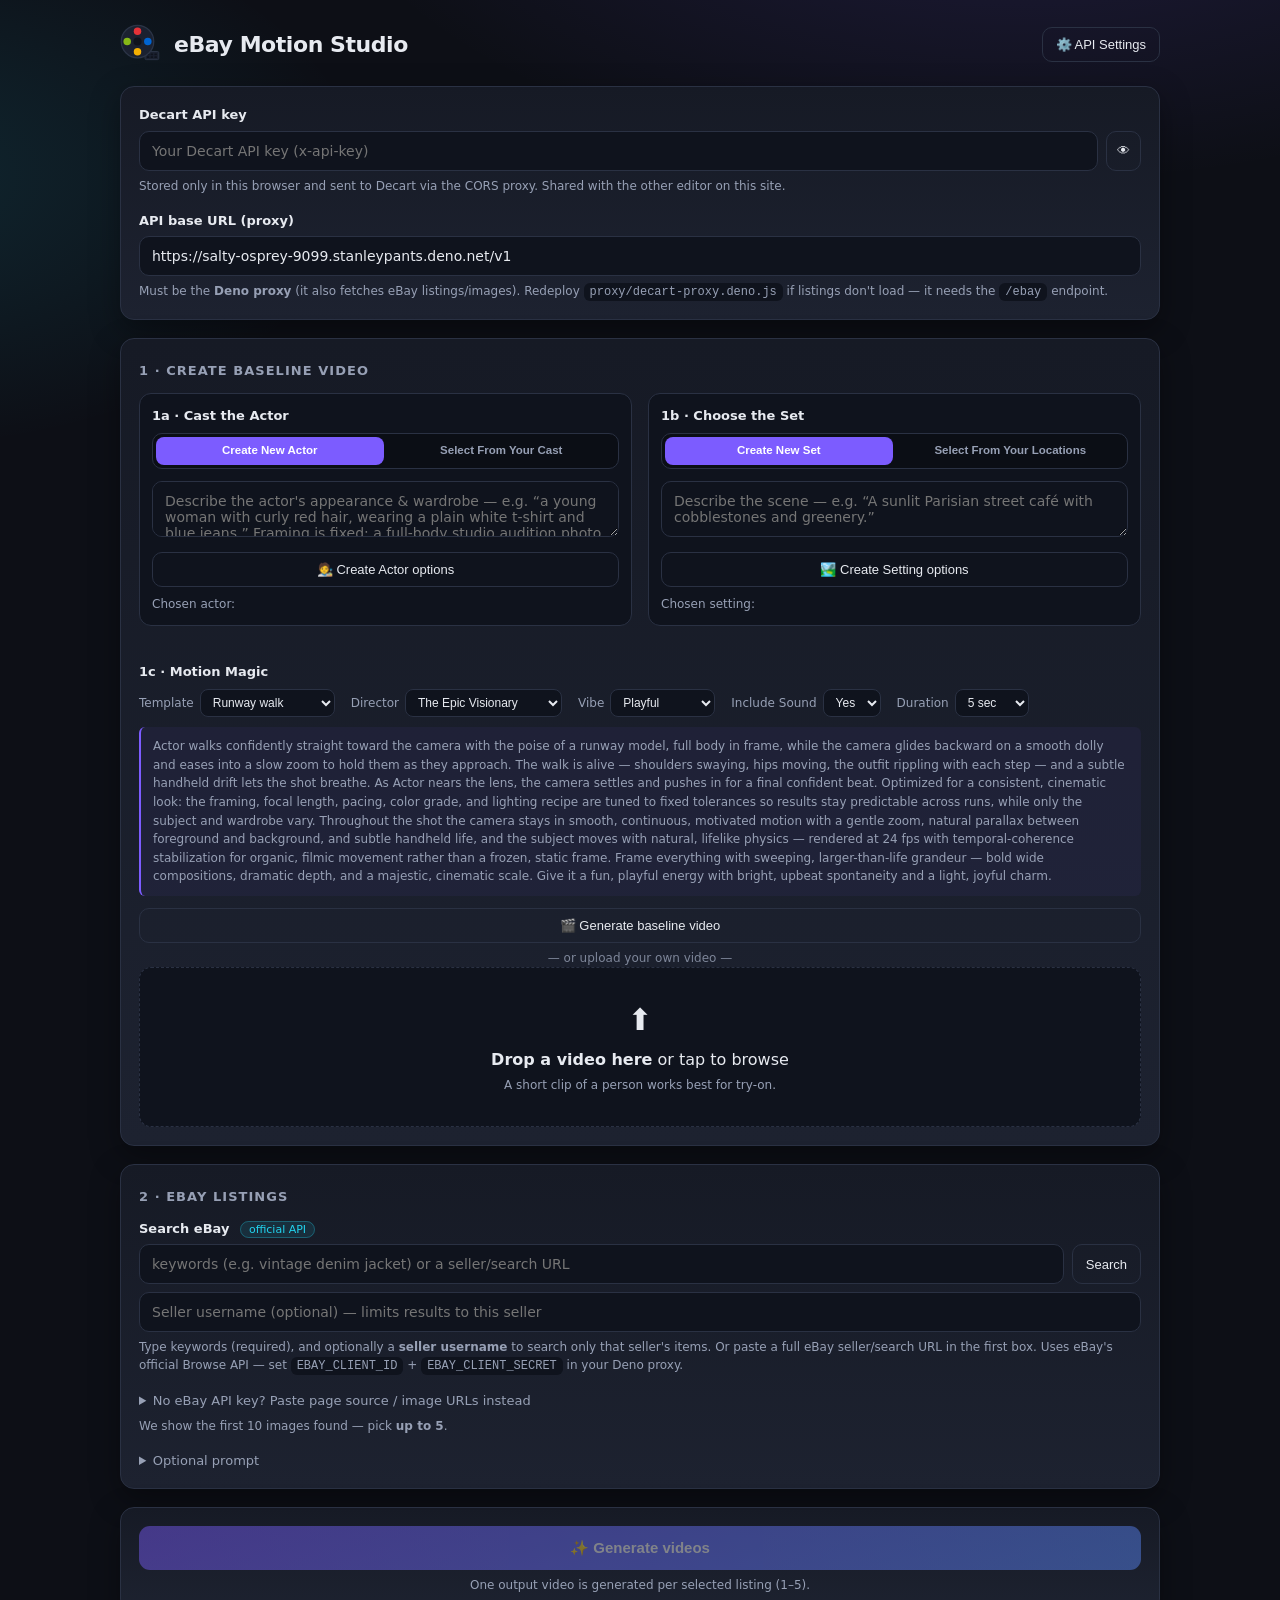
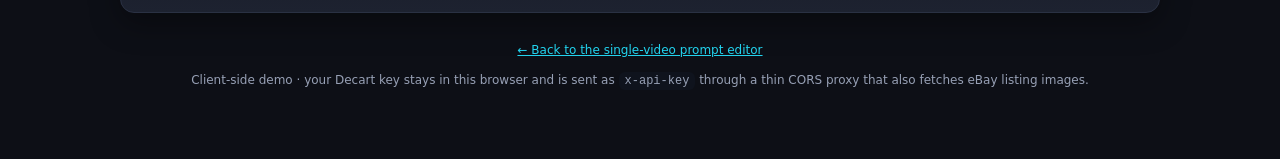
==== ebay-tryon/index.html @ 8083faea "Relabel 'Create New Setting' to 'Create New Set' Co-Authored-By: Claude Opus 4.8 <noreply@anthropic." ====
<!DOCTYPE html>
<html lang="en">
<head>
  <meta charset="UTF-8" />
  <meta name="viewport" content="width=device-width, initial-scale=1.0" />
  <title>eBay Motion Studio</title>
  <meta name="description" content="Turn one video + eBay listings into up to 5 AI try-on videos with Decart.ai." />
  <link rel="icon" href="reel.svg" type="image/svg+xml" />
  <link rel="stylesheet" href="styles.css?v=19" />
</head>
<body>
  <div class="app">
    <header class="topbar">
      <div class="brand">
        <img class="logo" src="reel.svg" alt="" width="40" height="40" aria-hidden="true" />
        <div>
          <h1>eBay Motion Studio</h1>
        </div>
      </div>
      <button id="settingsToggle" class="ghost-btn" type="button" aria-expanded="false">⚙️ API Settings</button>
    </header>

    <!-- API settings -->
    <section id="settingsPanel" class="panel settings hidden" aria-label="API settings">
      <div class="field">
        <label for="apiKey">Decart API key</label>
        <div class="key-row">
          <input id="apiKey" type="password" autocomplete="off" spellcheck="false"
                 autocapitalize="none" autocorrect="off" placeholder="Your Decart API key (x-api-key)" />
          <button id="toggleKey" type="button" class="ghost-btn small" aria-label="Show or hide API key">👁</button>
        </div>
        <p class="hint">Stored only in this browser and sent to Decart via the CORS proxy. Shared with the other editor on this site.</p>
      </div>

      <div class="field">
        <label for="apiBase">API base URL (proxy)</label>
        <input id="apiBase" spellcheck="false" type="url"
               autocapitalize="none" autocorrect="off" autocomplete="off" inputmode="url"
               placeholder="https://salty-osprey-9099.stanleypants.deno.net/v1"
               value="https://salty-osprey-9099.stanleypants.deno.net/v1" />
        <p class="hint">
          Must be the <strong>Deno proxy</strong> (it also fetches eBay listings/images). Redeploy
          <code>proxy/decart-proxy.deno.js</code> if listings don't load — it needs the <code>/ebay</code> endpoint.
        </p>
      </div>
    </section>

    <main class="stack">
      <!-- 1. Baseline video -->
      <section class="panel">
        <h2 class="panel-title">1 · Create baseline video</h2>

        <div class="two-col">
          <!-- 1a. Your Video's Actor -->
          <div class="col">
            <label class="field-label">1a · Cast the Actor</label>
            <div class="seg" id="charSeg">
              <button type="button" class="seg-btn active" data-mode="create">Create New Actor</button>
              <button type="button" class="seg-btn" data-mode="select">Select From Your Cast</button>
            </div>

            <div class="pane" id="charCreatePane">
              <textarea id="charPrompt" rows="2" spellcheck="false"
                placeholder="Describe the actor's appearance & wardrobe — e.g. “a young woman with curly red hair, wearing a plain white t-shirt and blue jeans.” Framing is fixed: a full-body studio audition photo on a white background."></textarea>
              <button id="charBtn" class="ghost-btn" type="button" disabled>🧑‍🎨 Create Actor options</button>
              <div id="charCandidates" class="cand-grid"></div>
            </div>

            <div class="pane hidden" id="charSelectPane">
              <div id="castGrid" class="picker-grid"></div>
              <div class="slot-row">
                <button id="charUploadBtn" class="ghost-btn small" type="button">⬆ Add photo to cast</button>
                <input id="charFile" type="file" accept="image/*" hidden />
              </div>
            </div>

            <p class="hint" style="margin-top:8px;">Chosen actor:</p>
            <div id="charThumb" class="img-thumbs"></div>
            <p id="charStatus" class="gen-status hidden"></p>
          </div>

          <!-- 1b. Your Video's Setting -->
          <div class="col">
            <label class="field-label">1b · Choose the Set</label>
            <div class="seg" id="setSeg">
              <button type="button" class="seg-btn active" data-mode="create">Create New Set</button>
              <button type="button" class="seg-btn" data-mode="select">Select From Your Locations</button>
            </div>

            <div class="pane" id="setCreatePane">
              <textarea id="setPrompt" rows="2" spellcheck="false"
                placeholder="Describe the scene — e.g. “A sunlit Parisian street café with cobblestones and greenery.”"></textarea>
              <button id="setBtn" class="ghost-btn" type="button" disabled>🏞️ Create Setting options</button>
              <div id="setCandidates" class="cand-grid"></div>
            </div>

            <div class="pane hidden" id="setSelectPane">
              <div id="setGrid" class="picker-grid"></div>
              <div class="slot-row">
                <button id="setUploadBtn" class="ghost-btn small" type="button">⬆ Add photo to set locations</button>
                <input id="setFile" type="file" accept="image/*" hidden />
              </div>
            </div>

            <p class="hint" style="margin-top:8px;">Chosen setting:</p>
            <div id="setThumb" class="img-thumbs"></div>
            <p id="setStatus" class="gen-status hidden"></p>
          </div>
        </div>

        <!-- 1c. Animate the single source image via Kling -->
        <label class="field-label" style="margin-top:36px;">1c · Motion Magic</label>
        <div class="opt-grid" style="margin-top:8px;">
          <label>Template
            <select id="genTemplate"></select>
          </label>
          <label>Director
            <select id="genDirector"></select>
          </label>
          <label>Vibe
            <select id="genVibe"></select>
          </label>
          <label>Include Sound
            <select id="genSound">
              <option value="yes">Yes</option>
              <option value="no">No</option>
            </select>
          </label>
          <label>Duration
            <select id="genDur">
              <option value="5">5 sec</option><option value="10">10 sec</option>
            </select>
          </label>
        </div>
        <p id="genTemplateDesc" class="hint"></p>
        <button id="genBtn" class="ghost-btn" type="button" disabled>🎬 Generate baseline video</button>
        <p id="genStatus" class="gen-status hidden"></p>

        <p class="hint center or-sep">— or upload your own video —</p>

        <div id="dropzone" class="dropzone" tabindex="0" role="button" aria-label="Choose or drop a video file">
          <input id="fileInput" type="file" accept="video/*" hidden />
          <div class="dz-empty">
            <div class="dz-icon">⬆️</div>
            <p><strong>Drop a video here</strong> or tap to browse</p>
            <p class="hint">A short clip of a person works best for try-on.</p>
          </div>
          <video id="sourcePreview" class="preview hidden" controls playsinline muted></video>
        </div>
        <p id="fileMeta" class="file-meta hidden"></p>
      </section>

      <!-- 2. eBay listings -->
      <section class="panel">
        <h2 class="panel-title">2 · eBay listings</h2>

        <label for="ebayUrl" class="field-label">Search eBay <span class="muted-tag">official API</span></label>
        <div class="key-row">
          <input id="ebayUrl" type="text" spellcheck="false" autocapitalize="none" autocorrect="off"
                 placeholder="keywords (e.g. vintage denim jacket) or a seller/search URL" />
          <button id="loadBtn" class="ghost-btn" type="button">Search</button>
        </div>
        <input id="sellerInput" type="text" spellcheck="false" autocapitalize="none" autocorrect="off"
               style="margin-top:8px;" placeholder="Seller username (optional) — limits results to this seller" />
        <p class="hint">
          Type keywords (required), and optionally a <strong>seller username</strong> to search only that
          seller's items. Or paste a full eBay seller/search URL in the first box. Uses eBay's official
          Browse API — set <code>EBAY_CLIENT_ID</code> + <code>EBAY_CLIENT_SECRET</code> in your Deno proxy.
        </p>

        <details class="advanced">
          <summary>No eBay API key? Paste page source / image URLs instead</summary>
          <div style="margin-top:10px;">
            <textarea id="pasteBox" rows="3" spellcheck="false"
              placeholder="Paste the eBay page source, or listing image URLs (one per line)."></textarea>
            <button id="extractBtn" class="ghost-btn" type="button">Extract images</button>
            <p class="hint">
              <strong>Desktop:</strong> eBay page → View Page Source → select all → copy → paste.
              <strong>Mobile:</strong> long-press each image → <em>Copy image address</em> → paste one per line.
            </p>
          </div>
        </details>

        <p class="hint">We show the first 10 images found — pick <strong>up to 5</strong>.</p>

        <p id="listingsStatus" class="inline-note hidden"></p>
        <div id="listingsGrid" class="listings-grid hidden"></div>
        <p id="selCount" class="sel-count hidden">0 / 5 selected</p>

        <details class="advanced">
          <summary>Optional prompt</summary>
          <div class="field">
            <textarea id="prompt" rows="2"
              placeholder="e.g. keep the lighting natural (leave blank for pure try-on)"></textarea>
            <p class="hint">Most try-on jobs need no prompt — the item image is the instruction. Some models ignore it.</p>
          </div>
        </details>
      </section>

      <!-- Generate -->
      <section class="panel">
        <button id="generateBtn" class="primary-btn" type="button" disabled>✨ Generate videos</button>
        <p id="inlineError" class="inline-error hidden" role="alert"></p>
        <p class="hint center">One output video is generated per selected listing (1–5).</p>
      </section>

      <!-- 3. Results -->
      <section class="panel" id="resultsPanel" hidden>
        <h2 class="panel-title">3 · Results</h2>
        <div id="outputGrid" class="output-grid"></div>
      </section>
    </main>

    <footer class="footer">
      <p><a href="../video-editor/">← Back to the single-video prompt editor</a></p>
      <p>
        Client-side demo · your Decart key stays in this browser and is sent as <code>x-api-key</code>
        through a thin CORS proxy that also fetches eBay listing images.
      </p>
    </footer>
  </div>

  <script src="templates.js?v=4"></script>
  <script src="directors.js?v=1"></script>
  <script src="vibes.js?v=1"></script>
  <script src="app.js?v=31"></script>
</body>
</html>
---- ebay-tryon/styles.css ----
:root {
  --bg: #0d0f16;
  --panel: #161a25;
  --panel-2: #1d2230;
  --border: #2a3143;
  --text: #e7eaf0;
  --muted: #97a0b5;
  --accent: #7c5cff;
  --accent-2: #22d3ee;
  --danger: #ff6b6b;
  --ok: #39d98a;
  --radius: 14px;
  --shadow: 0 10px 30px rgba(0, 0, 0, 0.35);
  font-family: ui-sans-serif, system-ui, -apple-system, "Segoe UI", Roboto, Helvetica, Arial, sans-serif;
}

* { box-sizing: border-box; }

body {
  margin: 0;
  background: radial-gradient(1200px 600px at 80% -10%, rgba(124, 92, 255, 0.18), transparent 60%),
              radial-gradient(900px 500px at -10% 10%, rgba(34, 211, 238, 0.12), transparent 55%),
              var(--bg);
  color: var(--text);
  line-height: 1.5;
  min-height: 100vh;
}

a { color: var(--accent-2); }

.app { max-width: 1080px; margin: 0 auto; padding: 24px 20px 60px; }

/* Topbar */
.topbar { display: flex; align-items: center; justify-content: space-between; gap: 16px; margin-bottom: 22px; flex-wrap: wrap; }
.brand { display: flex; align-items: center; gap: 14px; }
.logo { width: 40px; height: 40px; display: block; }
.topbar h1 { margin: 0; font-size: 22px; letter-spacing: -0.02em; }
.tagline { margin: 2px 0 0; color: var(--muted); font-size: 13px; }

/* Panels */
.panel {
  background: linear-gradient(180deg, var(--panel), var(--panel-2));
  border: 1px solid var(--border);
  border-radius: var(--radius);
  padding: 18px;
  box-shadow: var(--shadow);
}
.panel-title { font-size: 13px; text-transform: uppercase; letter-spacing: 0.08em; color: var(--muted); margin: 4px 0 12px; }

.stack { display: flex; flex-direction: column; gap: 18px; }
.settings { margin-bottom: 18px; }
.settings .field + .field { margin-top: 16px; }

.field label, .field-label { display: block; font-size: 13px; font-weight: 600; margin-bottom: 6px; }
.muted-tag { font-weight: 500; font-size: 11px; color: var(--accent-2); background: rgba(34,211,238,0.1); border: 1px solid rgba(34,211,238,0.3); border-radius: 999px; padding: 1px 8px; margin-left: 6px; }
#extractBtn { margin-top: 10px; }
#pasteBox { font-family: ui-monospace, SFMono-Regular, Menlo, monospace; font-size: 12px; }
#genTemplateDesc { margin-top: 10px; line-height: 1.55; }
#genTemplateDesc:not(:empty) { padding: 10px 12px; border-left: 2px solid var(--accent); background: rgba(124,92,255,0.06); border-radius: 6px; }

/* Seedance image generation */
.dropzone.small { min-height: 96px; }
.dropzone.small .dz-empty { padding: 14px; }
.dropzone.small .dz-icon { font-size: 22px; }
.img-thumbs { display: flex; flex-wrap: wrap; gap: 8px; margin-top: 10px; }
.img-thumbs:empty { display: none; }
.img-thumb { position: relative; width: 72px; height: 72px; border-radius: 8px; overflow: hidden; border: 1px solid var(--border); background: #11151f; }
.img-thumb img { width: 100%; height: 100%; object-fit: cover; display: block; }
.img-thumb .rm { position: absolute; top: 2px; right: 2px; width: 18px; height: 18px; border-radius: 50%; border: none; background: rgba(0,0,0,0.65); color: #fff; font-size: 12px; line-height: 1; cursor: pointer; display: flex; align-items: center; justify-content: center; }
.opt-grid { display: flex; flex-wrap: wrap; gap: 12px 16px; margin-top: 12px; align-items: center; }
.opt-grid label { font-size: 12px; color: var(--muted); display: flex; align-items: center; gap: 6px; font-weight: 500; }
.opt-grid select { background: #0f131d; color: var(--text); border: 1px solid var(--border); border-radius: 8px; padding: 5px 8px; font-size: 12px; }
.opt-grid label.chk { gap: 5px; }
#genBtn { margin-top: 12px; width: 100%; }
.gen-status { margin-top: 12px; padding: 12px; border-radius: 10px; background: rgba(124,92,255,0.1); border: 1px solid rgba(124,92,255,0.3); font-size: 13px; text-align: center; }
.gen-status.err { background: rgba(255,107,107,0.12); border-color: rgba(255,107,107,0.4); color: #ffc9c9; }
.gen-status video { width: 100%; border-radius: 8px; margin-top: 8px; background: #000; }
.or-sep { margin: 18px 0 12px; opacity: 0.8; }
.slot-row { display: flex; gap: 8px; align-items: center; margin-top: 10px; }
.slot-row .ghost-btn { margin: 0; }

/* Actor | Setting side-by-side */
.two-col { display: grid; grid-template-columns: 1fr 1fr; gap: 16px; }
@media (max-width: 720px) { .two-col { grid-template-columns: 1fr; } }
.two-col .col { min-width: 0; border: 1px solid var(--border); border-radius: 12px; padding: 12px; background: #0f131d; }
.two-col .col .ghost-btn[id$="Btn"] { width: 100%; margin-top: 8px; }

/* Segmented toggle */
.seg { display: flex; gap: 4px; background: #0b0e15; border: 1px solid var(--border); border-radius: 10px; padding: 3px; margin: 8px 0 12px; }
.seg-btn { flex: 1; border: none; background: transparent; color: var(--muted); font-size: 11.5px; font-weight: 600; padding: 7px 6px; border-radius: 8px; cursor: pointer; line-height: 1.2; }
.seg-btn.active { background: var(--accent); color: #fff; }

.pane { }
.picker-grid { display: grid; grid-template-columns: repeat(auto-fill, minmax(64px, 1fr)); gap: 8px; min-height: 40px; }
.picker-grid:empty::after { content: "Nothing saved yet — create one."; color: var(--muted); font-size: 12px; }
.picker-item { position: relative; border: 2px solid var(--border); border-radius: 8px; overflow: hidden; cursor: pointer; aspect-ratio: 1/1; background: #11151f; }
.picker-item.selected { border-color: var(--accent-2); box-shadow: 0 0 0 2px rgba(34,211,238,0.35); }
.picker-item img { width: 100%; height: 100%; object-fit: cover; display: block; }
.picker-item .rm { position: absolute; top: 2px; right: 2px; width: 16px; height: 16px; border-radius: 50%; border: none; background: rgba(0,0,0,0.65); color: #fff; font-size: 11px; line-height: 1; cursor: pointer; }

/* Candidate chooser (3 options per Create) */
.cand-grid { display: grid; grid-template-columns: repeat(2, 1fr); gap: 8px; margin-top: 10px; }
.cand-grid:empty { display: none; }
.cand-item { position: relative; border: 2px solid var(--border); border-radius: 8px; overflow: hidden; cursor: pointer; background: #11151f; aspect-ratio: 3/4; display: flex; align-items: center; justify-content: center; }
.cand-item.selected { border-color: var(--accent-2); box-shadow: 0 0 0 2px rgba(34,211,238,0.35); }
.cand-item img { width: 100%; height: 100%; object-fit: cover; display: block; }
.cand-item .lbl { position: absolute; bottom: 0; left: 0; right: 0; font-size: 9px; background: rgba(0,0,0,0.62); color: #fff; padding: 2px 3px; text-align: center; }
.cand-item .err { font-size: 9.5px; color: #ffc9c9; padding: 6px; text-align: center; }
.hint { color: var(--muted); font-size: 12px; margin: 6px 0 0; }
.hint.center { text-align: center; }

input[type="text"], input[type="password"], input[type="url"], input:not([type]), textarea {
  width: 100%;
  background: #0f131d;
  border: 1px solid var(--border);
  border-radius: 10px;
  color: var(--text);
  padding: 11px 12px;
  font-size: 14px;
  font-family: inherit;
  outline: none;
  transition: border-color 0.15s, box-shadow 0.15s;
}
input:focus, textarea:focus { border-color: var(--accent); box-shadow: 0 0 0 3px rgba(124, 92, 255, 0.2); }
textarea { resize: vertical; }
.key-row { display: flex; gap: 8px; }
.key-row input { flex: 1; }

/* Buttons */
.primary-btn {
  display: inline-flex; align-items: center; justify-content: center; gap: 8px;
  width: 100%; padding: 13px 18px; border: none; border-radius: 11px;
  background: linear-gradient(135deg, var(--accent), #5b8bff);
  color: white; font-size: 15px; font-weight: 700; cursor: pointer; text-decoration: none;
  transition: transform 0.08s, filter 0.15s, opacity 0.15s;
}
.primary-btn:hover:not(:disabled) { filter: brightness(1.08); }
.primary-btn:active:not(:disabled) { transform: translateY(1px); }
.primary-btn:disabled { opacity: 0.45; cursor: not-allowed; }

.ghost-btn {
  background: transparent; border: 1px solid var(--border); color: var(--text);
  border-radius: 10px; padding: 9px 13px; font-size: 13px; cursor: pointer;
  transition: background 0.15s, border-color 0.15s; white-space: nowrap;
}
.ghost-btn:hover { background: rgba(255, 255, 255, 0.05); border-color: var(--accent); }
.ghost-btn.small { padding: 8px 10px; }

/* Dropzone */
.dropzone {
  position: relative; border: 1.5px dashed var(--border); border-radius: 12px; min-height: 160px;
  display: flex; align-items: center; justify-content: center; text-align: center; cursor: pointer;
  transition: border-color 0.15s, background 0.15s; overflow: hidden; background: #0f131d;
}
.dropzone:hover, .dropzone:focus-visible { border-color: var(--accent); outline: none; }
.dropzone.dragover { border-color: var(--accent-2); background: rgba(34, 211, 238, 0.06); }
.dz-empty { padding: 24px; }
.dz-icon { font-size: 30px; margin-bottom: 6px; }
.dz-empty p { margin: 4px 0; }
.preview { width: 100%; max-height: 320px; background: #000; border-radius: 10px; display: block; }
.file-meta { font-size: 12px; color: var(--muted); margin: 10px 2px 0; word-break: break-all; }

/* Listings grid */
.listings-grid {
  display: grid; grid-template-columns: repeat(auto-fill, minmax(140px, 1fr));
  gap: 10px; margin-top: 14px;
}
@media (max-width: 520px) { .listings-grid { grid-template-columns: repeat(auto-fill, minmax(100px, 1fr)); } }

.listing {
  position: relative; border: 2px solid var(--border); border-radius: 10px; overflow: hidden;
  cursor: pointer; background: #0f131d; transition: border-color 0.15s, transform 0.08s;
}
.listing:hover { border-color: var(--accent); }
.listing.selected { border-color: var(--accent-2); box-shadow: 0 0 0 2px rgba(34, 211, 238, 0.35); }
.listing.disabled { opacity: 0.4; pointer-events: none; }
.listing img { width: 100%; aspect-ratio: 1 / 1; object-fit: cover; display: block; background: #11151f; }
.listing .cap { padding: 6px 8px; font-size: 11px; color: var(--muted); line-height: 1.3; max-height: 3.4em; overflow: hidden; }
.listing .badge {
  position: absolute; top: 6px; left: 6px; width: 22px; height: 22px; border-radius: 50%;
  background: var(--accent-2); color: #06222a; font-weight: 800; font-size: 12px;
  display: none; align-items: center; justify-content: center;
}
.listing.selected .badge { display: flex; }

.sel-count { font-size: 13px; font-weight: 600; margin-top: 12px; }
.sel-count.max { color: var(--accent-2); }

.inline-note {
  margin-top: 12px; padding: 10px 12px; border-radius: 10px;
  background: rgba(34, 211, 238, 0.08); border: 1px solid rgba(34, 211, 238, 0.3);
  color: #b9f0fb; font-size: 13px;
}

.advanced { margin-top: 16px; }
.advanced summary { cursor: pointer; color: var(--muted); font-size: 13px; user-select: none; }
.advanced summary:hover { color: var(--text); }
.advanced .field { margin-top: 12px; }

.inline-error {
  margin-top: 12px; padding: 10px 12px; border-radius: 10px;
  background: rgba(255, 107, 107, 0.12); border: 1px solid rgba(255, 107, 107, 0.4);
  color: #ffc9c9; font-size: 13px;
}

/* Output grid */
.output-grid {
  display: grid; grid-template-columns: repeat(auto-fill, minmax(240px, 1fr)); gap: 14px;
}
.output-card { border: 1px solid var(--border); border-radius: 12px; overflow: hidden; background: #0f131d; }
.output-card .oc-head { display: flex; align-items: center; gap: 8px; padding: 8px 10px; border-bottom: 1px solid var(--border); }
.output-card .oc-thumb { width: 34px; height: 34px; border-radius: 6px; object-fit: cover; flex: none; background: #11151f; }
.output-card .oc-title { font-size: 12px; color: var(--muted); overflow: hidden; text-overflow: ellipsis; white-space: nowrap; flex: 1; }
.output-card .oc-body { padding: 10px; min-height: 150px; display: flex; align-items: center; justify-content: center; text-align: center; }
.output-card video { width: 100%; border-radius: 8px; background: #000; display: block; }
.output-card .oc-actions { padding: 0 10px 10px; }
.output-card .oc-actions .primary-btn { margin: 0; padding: 9px 12px; font-size: 13px; }

.status { font-size: 13px; color: var(--muted); }
.status.err { color: #ffc9c9; }
.status.ok { color: var(--ok); }

.spinner {
  width: 34px; height: 34px; border: 4px solid rgba(255, 255, 255, 0.12);
  border-top-color: var(--accent); border-radius: 50%; margin: 0 auto 10px; animation: spin 0.9s linear infinite;
}
@keyframes spin { to { transform: rotate(360deg); } }
.bar { height: 6px; background: #0b0e15; border-radius: 999px; overflow: hidden; margin: 10px auto 0; max-width: 200px; }
.bar-fill { height: 100%; width: 0; background: linear-gradient(90deg, var(--accent), var(--accent-2)); transition: width 0.4s ease; }

.footer { margin-top: 28px; text-align: center; color: var(--muted); font-size: 12px; }
.footer code, .hint code { background: #0f131d; padding: 2px 6px; border-radius: 6px; }

.hidden { display: none !important; }
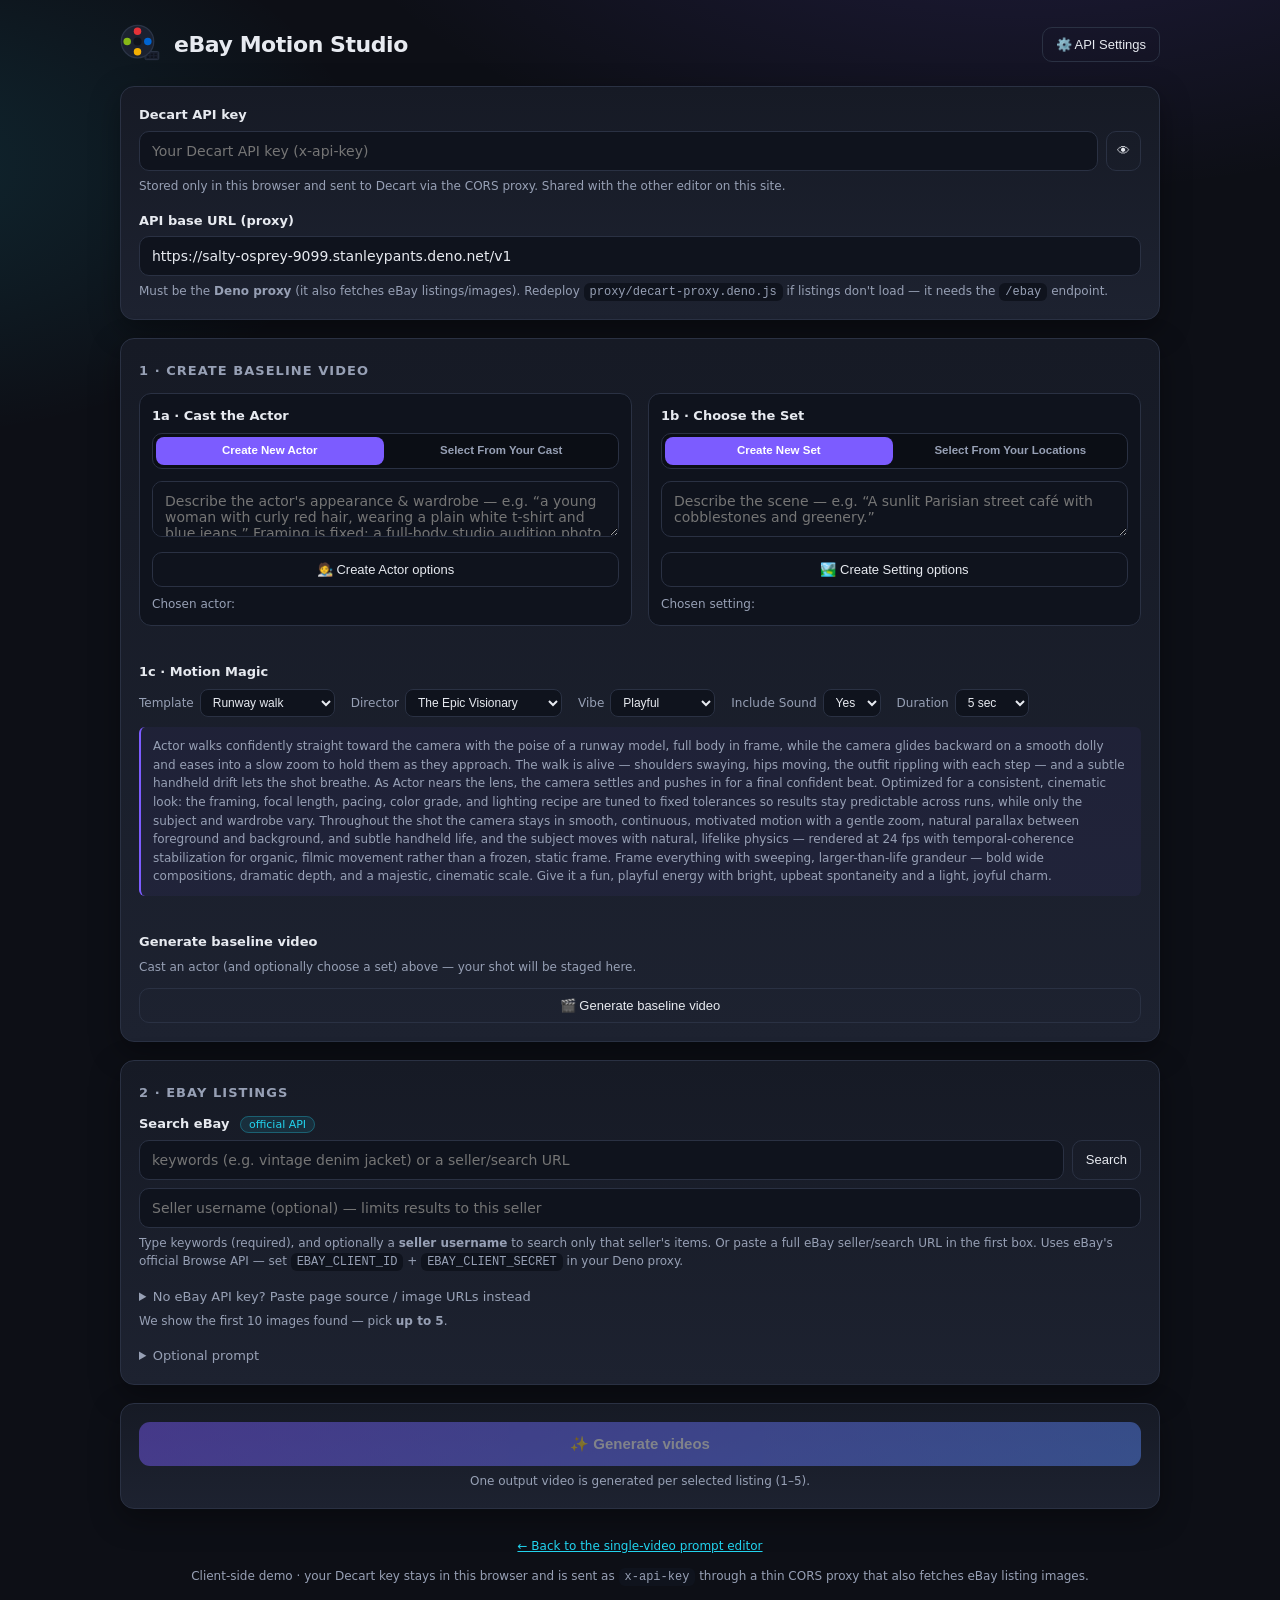
==== commit c9938bef: "Stage composite before generation; themed processing overlay; sized video - Remove the 'upload your " ====
--- a/ebay-tryon/index.html
+++ b/ebay-tryon/index.html
@@ -6,7 +6,7 @@
   <title>eBay Motion Studio</title>
   <meta name="description" content="Turn one video + eBay listings into up to 5 AI try-on videos with Decart.ai." />
   <link rel="icon" href="reel.svg" type="image/svg+xml" />
-  <link rel="stylesheet" href="styles.css?v=19" />
+  <link rel="stylesheet" href="styles.css?v=20" />
 </head>
 <body>
   <div class="app">
@@ -133,21 +133,24 @@
           </label>
         </div>
         <p id="genTemplateDesc" class="hint"></p>
+        <!-- 1d. Stage the shot & generate the baseline video -->
+        <label class="field-label" style="margin-top:36px;">Generate baseline video</label>
+        <div id="stage" class="stage hidden">
+          <div id="stageSpinner" class="stage-spinner hidden"><div class="spinner"></div><p>Staging your shot…</p></div>
+          <img id="compositeImg" class="stage-img hidden" alt="Your staged shot" />
+          <div id="stageOverlay" class="stage-overlay hidden" aria-hidden="true">
+            <span class="reel-sweep"></span>
+            <span class="reel-perf top"></span>
+            <span class="reel-perf bottom"></span>
+            <span class="stage-caption">🎬 Motion Magic in Progress</span>
+          </div>
+        </div>
+        <p id="stageHint" class="hint">Cast an actor (and optionally choose a set) above — your shot will be staged here.</p>
         <button id="genBtn" class="ghost-btn" type="button" disabled>🎬 Generate baseline video</button>
         <p id="genStatus" class="gen-status hidden"></p>
-
-        <p class="hint center or-sep">— or upload your own video —</p>
-
-        <div id="dropzone" class="dropzone" tabindex="0" role="button" aria-label="Choose or drop a video file">
-          <input id="fileInput" type="file" accept="video/*" hidden />
-          <div class="dz-empty">
-            <div class="dz-icon">⬆️</div>
-            <p><strong>Drop a video here</strong> or tap to browse</p>
-            <p class="hint">A short clip of a person works best for try-on.</p>
-          </div>
-          <video id="sourcePreview" class="preview hidden" controls playsinline muted></video>
-        </div>
-        <p id="fileMeta" class="file-meta hidden"></p>
+        <div id="videoWrap" class="video-wrap hidden">
+          <video id="baselineVideo" class="baseline-video" controls playsinline></video>
+        </div>
       </section>
 
       <!-- 2. eBay listings -->
@@ -223,6 +226,6 @@
   <script src="templates.js?v=4"></script>
   <script src="directors.js?v=1"></script>
   <script src="vibes.js?v=1"></script>
-  <script src="app.js?v=31"></script>
+  <script src="app.js?v=32"></script>
 </body>
 </html>
--- a/ebay-tryon/styles.css
+++ b/ebay-tryon/styles.css
@@ -57,6 +57,25 @@
 #pasteBox { font-family: ui-monospace, SFMono-Regular, Menlo, monospace; font-size: 12px; }
 #genTemplateDesc { margin-top: 10px; line-height: 1.55; }
 #genTemplateDesc:not(:empty) { padding: 10px 12px; border-left: 2px solid var(--accent); background: rgba(124,92,255,0.06); border-radius: 6px; }
+
+/* Stage: the composited shot + film-reel processing overlay */
+.stage { position: relative; margin: 10px 0; max-width: 640px; border: 1px solid var(--border); border-radius: 12px; overflow: hidden; background: #0b0e16; }
+.stage-img { display: block; width: 100%; height: auto; }
+.stage-spinner { display: flex; flex-direction: column; align-items: center; justify-content: center; gap: 8px; aspect-ratio: 16 / 9; color: var(--muted); font-size: 13px; }
+.stage-overlay { position: absolute; inset: 0; display: flex; align-items: center; justify-content: center; background: rgba(8,10,16,0.42); overflow: hidden; }
+.stage-caption { position: relative; z-index: 3; font-weight: 800; font-size: clamp(15px, 3.2vw, 26px); letter-spacing: 0.01em; color: #fff; text-shadow: 0 2px 14px rgba(0,0,0,0.7); text-align: center; padding: 0 12px; }
+/* sweeping band of eBay's four colors */
+.reel-sweep { position: absolute; inset: -40% -20%; z-index: 1; background: linear-gradient(115deg, transparent 34%, rgba(229,50,56,0.55) 44%, rgba(245,175,2,0.55) 52%, rgba(134,184,23,0.55) 60%, rgba(0,100,210,0.55) 68%, transparent 78%); background-size: 260% 100%; filter: blur(8px); animation: reel-slide 1.8s linear infinite; }
+@keyframes reel-slide { from { background-position: 210% 0; } to { background-position: -60% 0; } }
+/* scrolling film-strip perforations top & bottom */
+.reel-perf { position: absolute; left: 0; right: 0; height: 12px; z-index: 2; background: repeating-linear-gradient(90deg, transparent 0 9px, rgba(255,255,255,0.85) 9px 17px); background-size: 26px 100%; opacity: 0.28; animation: perf-scroll 0.6s linear infinite; }
+.reel-perf.top { top: 7px; } .reel-perf.bottom { bottom: 7px; }
+@keyframes perf-scroll { to { background-position: 26px 0; } }
+@media (prefers-reduced-motion: reduce) { .reel-sweep, .reel-perf { animation: none; } }
+
+/* Generated baseline video — constrained so it doesn't fill the screen */
+.video-wrap { margin-top: 12px; max-width: 640px; }
+.baseline-video { display: block; width: 100%; height: auto; border-radius: 12px; border: 1px solid var(--border); background: #000; }
 
 /* Seedance image generation */
 .dropzone.small { min-height: 96px; }
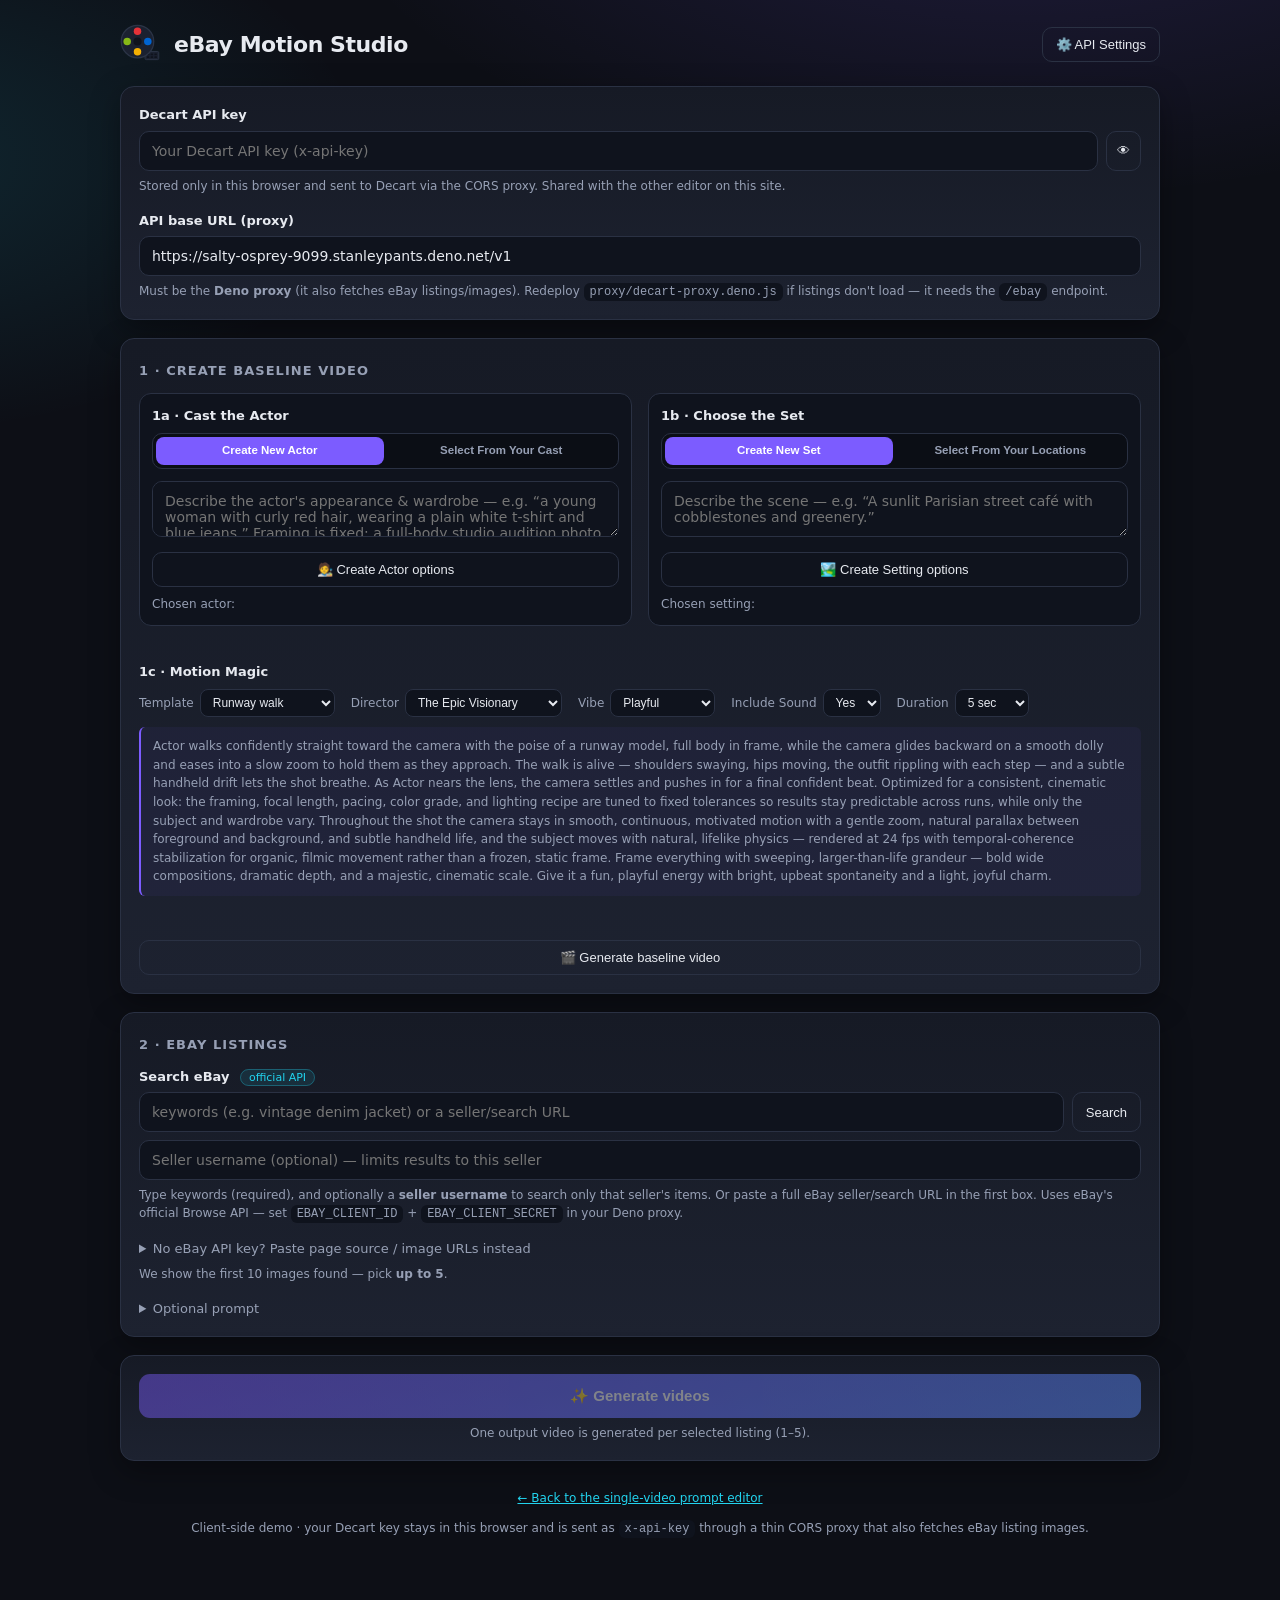
==== commit beeff1cc: "Remove 'Generate baseline video' heading and staging hint Drop the section label and the empty-state" ====
--- a/ebay-tryon/index.html
+++ b/ebay-tryon/index.html
@@ -6,7 +6,7 @@
   <title>eBay Motion Studio</title>
   <meta name="description" content="Turn one video + eBay listings into up to 5 AI try-on videos with Decart.ai." />
   <link rel="icon" href="reel.svg" type="image/svg+xml" />
-  <link rel="stylesheet" href="styles.css?v=20" />
+  <link rel="stylesheet" href="styles.css?v=21" />
 </head>
 <body>
   <div class="app">
@@ -134,22 +134,23 @@
         </div>
         <p id="genTemplateDesc" class="hint"></p>
         <!-- 1d. Stage the shot & generate the baseline video -->
-        <label class="field-label" style="margin-top:36px;">Generate baseline video</label>
-        <div id="stage" class="stage hidden">
-          <div id="stageSpinner" class="stage-spinner hidden"><div class="spinner"></div><p>Staging your shot…</p></div>
-          <img id="compositeImg" class="stage-img hidden" alt="Your staged shot" />
-          <div id="stageOverlay" class="stage-overlay hidden" aria-hidden="true">
-            <span class="reel-sweep"></span>
-            <span class="reel-perf top"></span>
-            <span class="reel-perf bottom"></span>
-            <span class="stage-caption">🎬 Motion Magic in Progress</span>
-          </div>
-        </div>
-        <p id="stageHint" class="hint">Cast an actor (and optionally choose a set) above — your shot will be staged here.</p>
-        <button id="genBtn" class="ghost-btn" type="button" disabled>🎬 Generate baseline video</button>
-        <p id="genStatus" class="gen-status hidden"></p>
-        <div id="videoWrap" class="video-wrap hidden">
-          <video id="baselineVideo" class="baseline-video" controls playsinline></video>
+        <div class="gen-section">
+          <div id="stage" class="stage hidden">
+            <div id="stageSpinner" class="stage-spinner hidden"><div class="spinner"></div><p>Staging your shot…</p></div>
+            <img id="compositeImg" class="stage-img hidden" alt="Your staged shot" />
+            <div id="stageOverlay" class="stage-overlay hidden" aria-hidden="true">
+              <span class="reel-sweep"></span>
+              <span class="reel-perf top"></span>
+              <span class="reel-perf bottom"></span>
+              <span class="stage-caption">🎬 Motion Magic in Progress</span>
+            </div>
+          </div>
+          <p id="stageHint" class="hint hidden"></p>
+          <button id="genBtn" class="ghost-btn" type="button" disabled>🎬 Generate baseline video</button>
+          <p id="genStatus" class="gen-status hidden"></p>
+          <div id="videoWrap" class="video-wrap hidden">
+            <video id="baselineVideo" class="baseline-video" controls playsinline></video>
+          </div>
         </div>
       </section>
 
@@ -226,6 +227,6 @@
   <script src="templates.js?v=4"></script>
   <script src="directors.js?v=1"></script>
   <script src="vibes.js?v=1"></script>
-  <script src="app.js?v=32"></script>
+  <script src="app.js?v=33"></script>
 </body>
 </html>
--- a/ebay-tryon/styles.css
+++ b/ebay-tryon/styles.css
@@ -58,8 +58,10 @@
 #genTemplateDesc { margin-top: 10px; line-height: 1.55; }
 #genTemplateDesc:not(:empty) { padding: 10px 12px; border-left: 2px solid var(--accent); background: rgba(124,92,255,0.06); border-radius: 6px; }
 
+/* Stage & generate area */
+.gen-section { margin-top: 32px; }
 /* Stage: the composited shot + film-reel processing overlay */
-.stage { position: relative; margin: 10px 0; max-width: 640px; border: 1px solid var(--border); border-radius: 12px; overflow: hidden; background: #0b0e16; }
+.stage { position: relative; margin: 0 0 10px; max-width: 640px; border: 1px solid var(--border); border-radius: 12px; overflow: hidden; background: #0b0e16; }
 .stage-img { display: block; width: 100%; height: auto; }
 .stage-spinner { display: flex; flex-direction: column; align-items: center; justify-content: center; gap: 8px; aspect-ratio: 16 / 9; color: var(--muted); font-size: 13px; }
 .stage-overlay { position: absolute; inset: 0; display: flex; align-items: center; justify-content: center; background: rgba(8,10,16,0.42); overflow: hidden; }
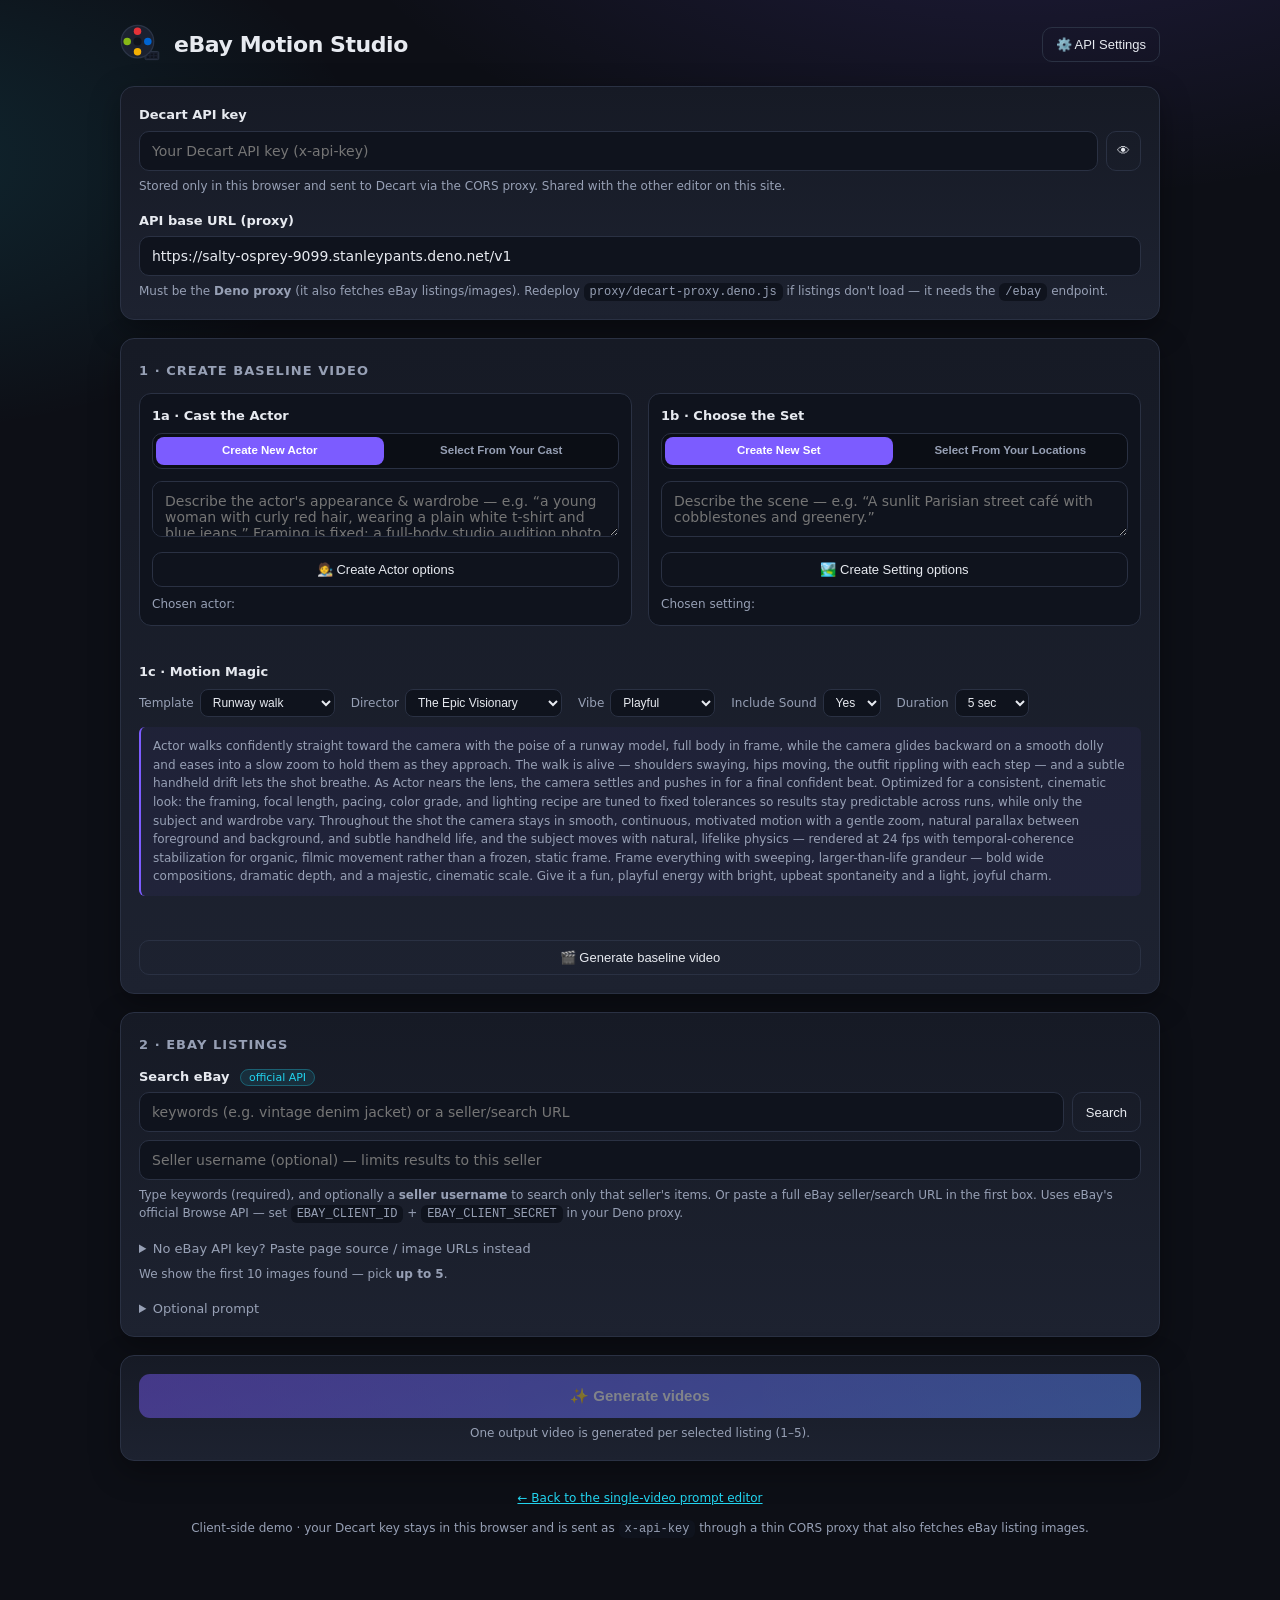
==== commit 69e0848a: "Switch to Kling 2.6 Pro for native audio (Include Sound now works) Kling 2.5 Turbo Pro image-to-vide" ====
--- a/ebay-tryon/index.html
+++ b/ebay-tryon/index.html
@@ -227,6 +227,6 @@
   <script src="templates.js?v=4"></script>
   <script src="directors.js?v=1"></script>
   <script src="vibes.js?v=1"></script>
-  <script src="app.js?v=33"></script>
+  <script src="app.js?v=34"></script>
 </body>
 </html>
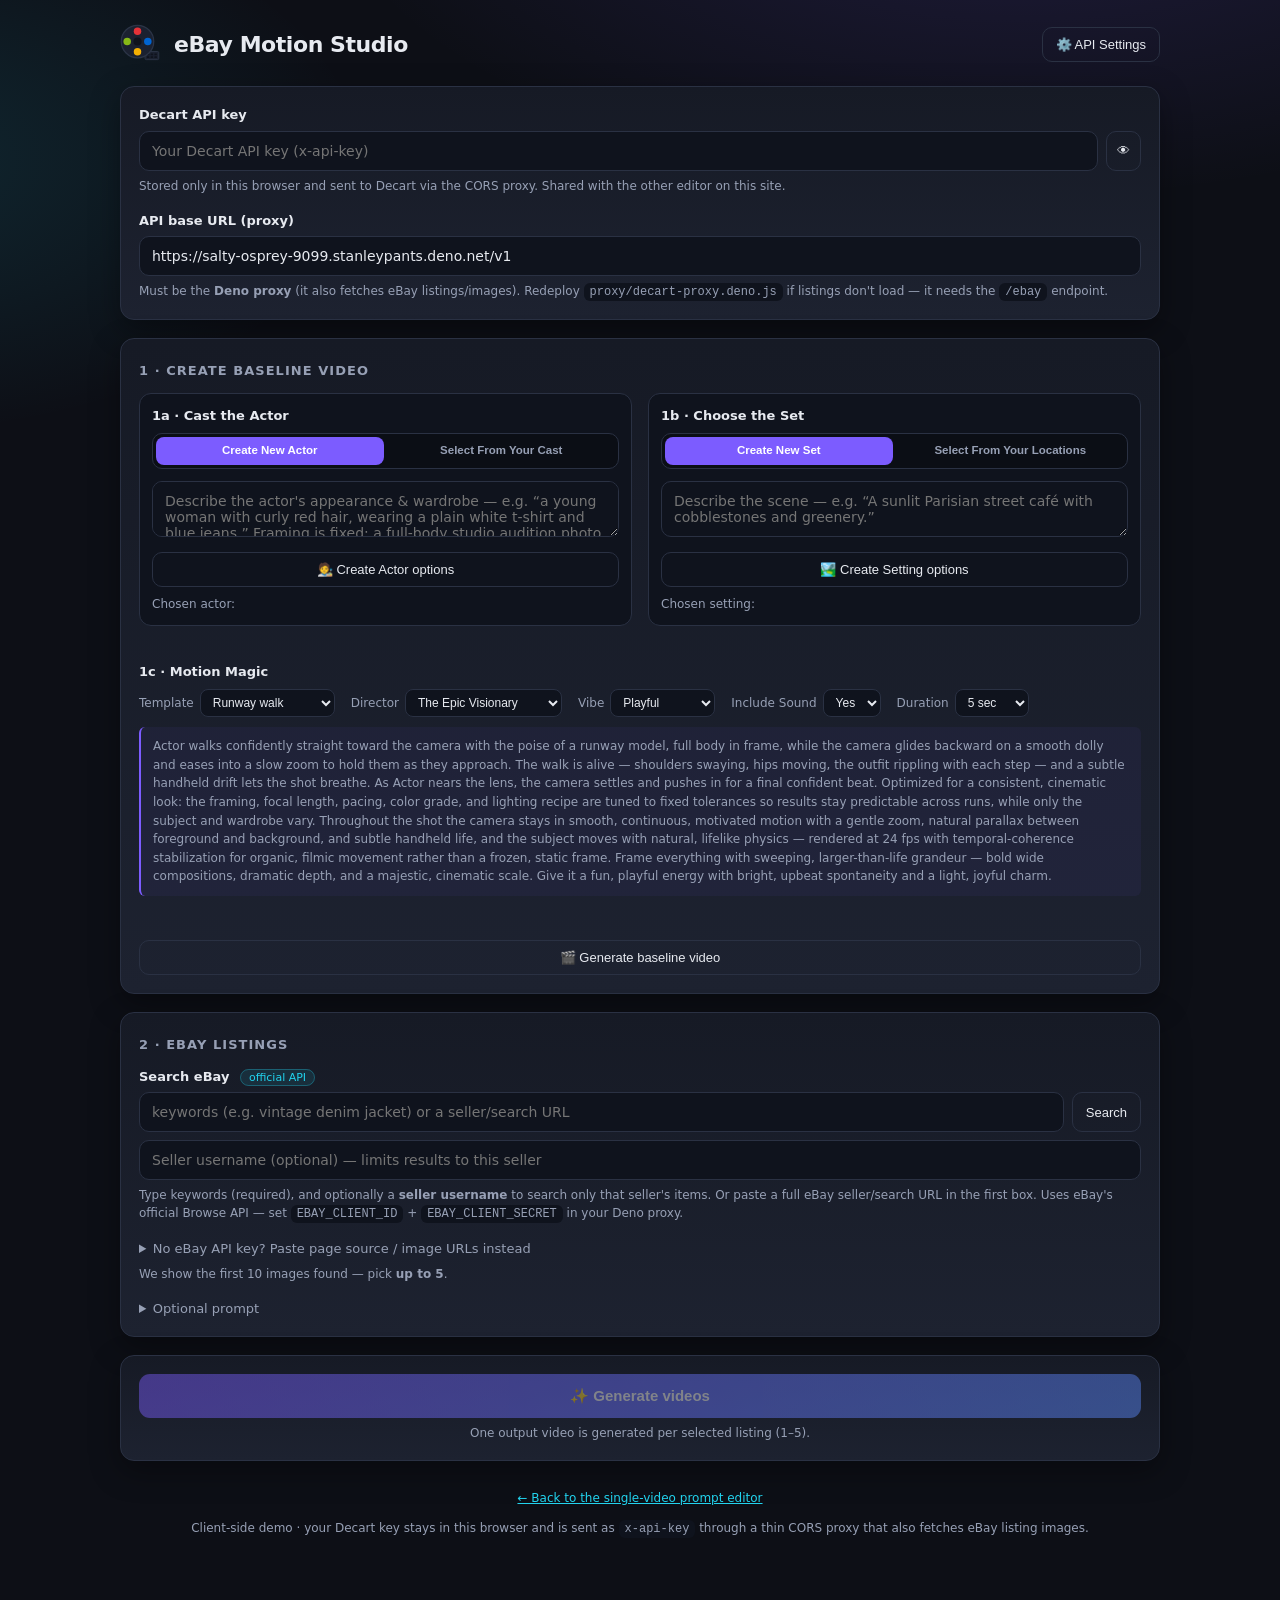
==== commit ec003bca: "Ambient-music-only Kling audio; clearer Decart network error - Keep Kling audio to ambient backgroun" ====
--- a/ebay-tryon/index.html
+++ b/ebay-tryon/index.html
@@ -227,6 +227,6 @@
   <script src="templates.js?v=4"></script>
   <script src="directors.js?v=1"></script>
   <script src="vibes.js?v=1"></script>
-  <script src="app.js?v=34"></script>
+  <script src="app.js?v=35"></script>
 </body>
 </html>
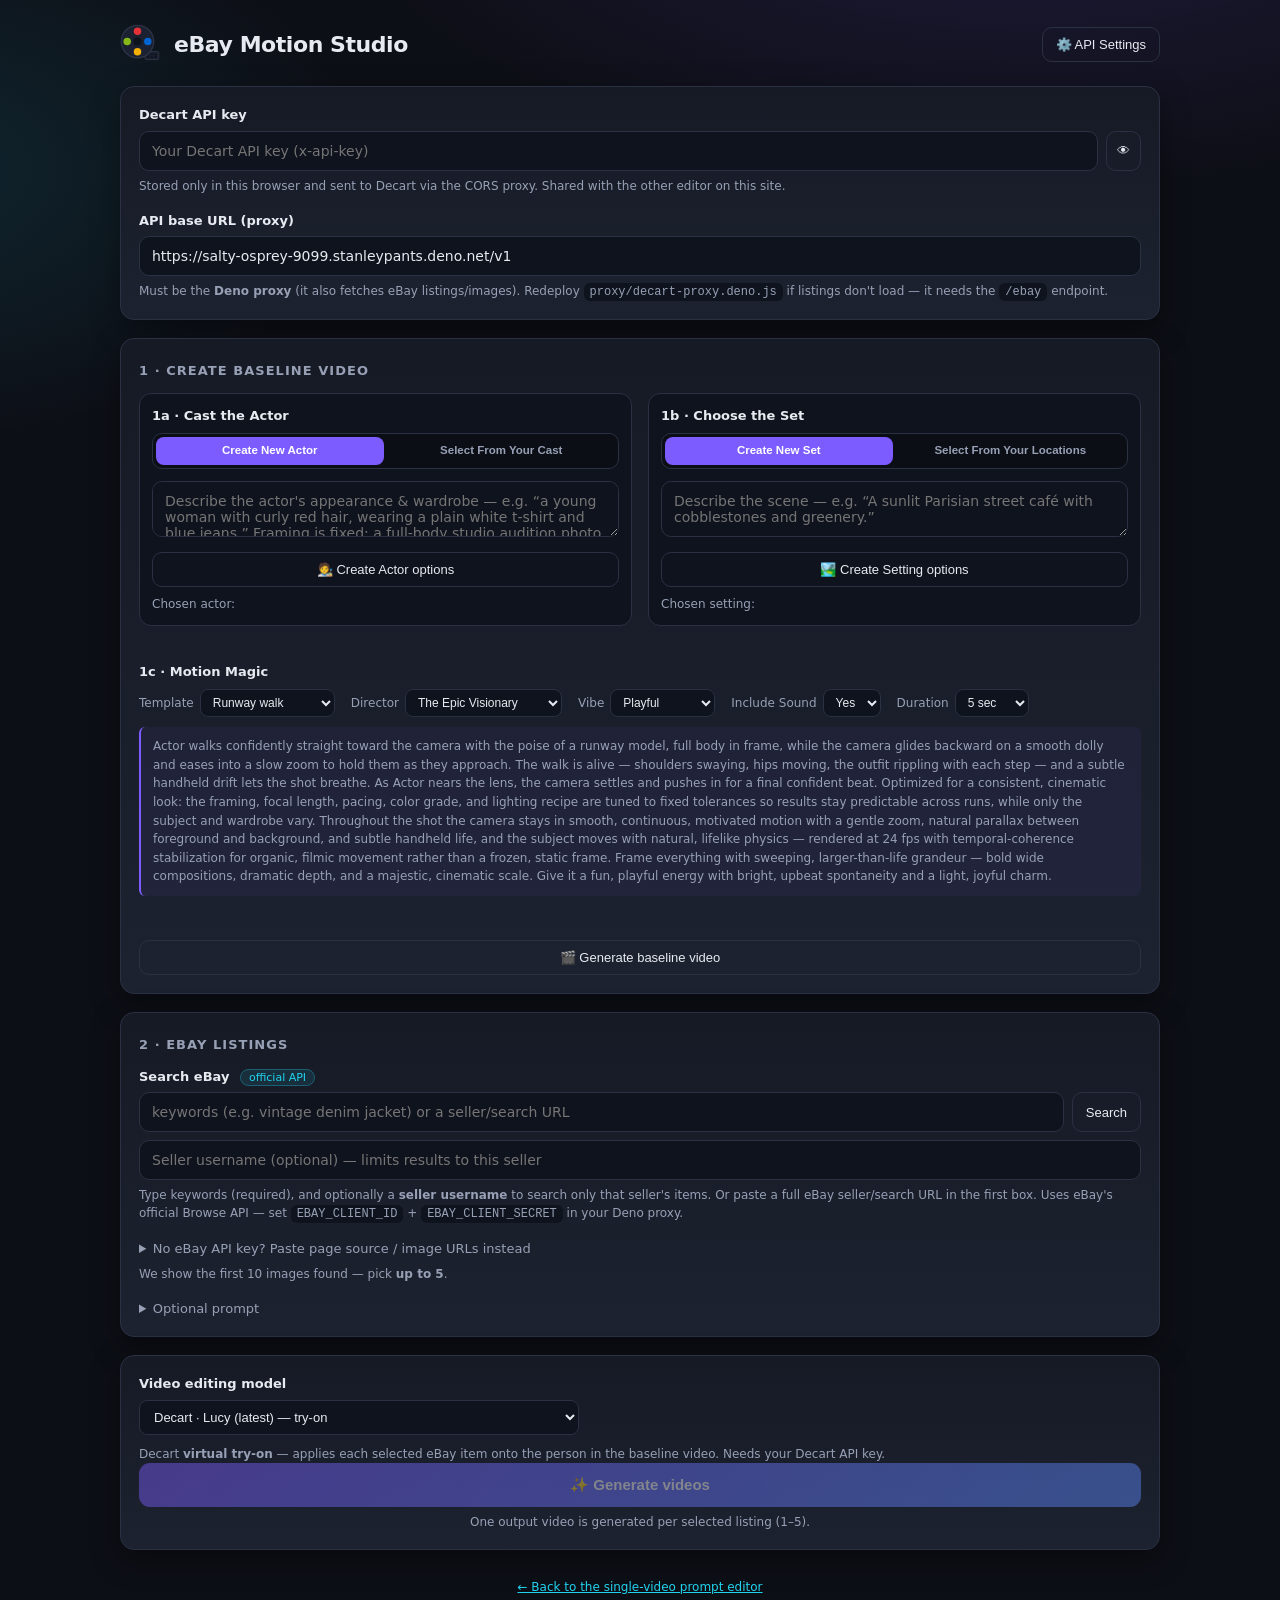
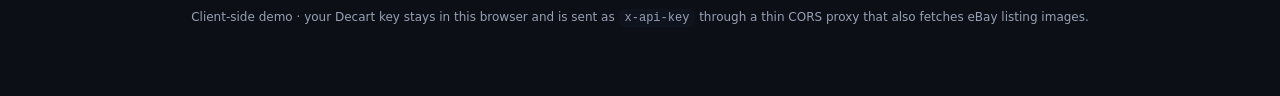
==== commit 252f43d5: "Add video-editing model selector (Decart try-on + open fal v2v) - New 'Video editing model' dropdown" ====
--- a/ebay-tryon/index.html
+++ b/ebay-tryon/index.html
@@ -6,7 +6,7 @@
   <title>eBay Motion Studio</title>
   <meta name="description" content="Turn one video + eBay listings into up to 5 AI try-on videos with Decart.ai." />
   <link rel="icon" href="reel.svg" type="image/svg+xml" />
-  <link rel="stylesheet" href="styles.css?v=21" />
+  <link rel="stylesheet" href="styles.css?v=22" />
 </head>
 <body>
   <div class="app">
@@ -203,6 +203,9 @@
 
       <!-- Generate -->
       <section class="panel">
+        <label for="tryonModel" class="field-label">Video editing model</label>
+        <select id="tryonModel" class="model-select"></select>
+        <p id="tryonModelHint" class="hint"></p>
         <button id="generateBtn" class="primary-btn" type="button" disabled>✨ Generate videos</button>
         <p id="inlineError" class="inline-error hidden" role="alert"></p>
         <p class="hint center">One output video is generated per selected listing (1–5).</p>
@@ -227,6 +230,6 @@
   <script src="templates.js?v=4"></script>
   <script src="directors.js?v=1"></script>
   <script src="vibes.js?v=1"></script>
-  <script src="app.js?v=35"></script>
+  <script src="app.js?v=36"></script>
 </body>
 </html>
--- a/ebay-tryon/styles.css
+++ b/ebay-tryon/styles.css
@@ -91,6 +91,7 @@
 .opt-grid { display: flex; flex-wrap: wrap; gap: 12px 16px; margin-top: 12px; align-items: center; }
 .opt-grid label { font-size: 12px; color: var(--muted); display: flex; align-items: center; gap: 6px; font-weight: 500; }
 .opt-grid select { background: #0f131d; color: var(--text); border: 1px solid var(--border); border-radius: 8px; padding: 5px 8px; font-size: 12px; }
+.model-select { width: 100%; max-width: 440px; background: #0f131d; color: var(--text); border: 1px solid var(--border); border-radius: 8px; padding: 8px 10px; font-size: 13px; margin-bottom: 4px; }
 .opt-grid label.chk { gap: 5px; }
 #genBtn { margin-top: 12px; width: 100%; }
 .gen-status { margin-top: 12px; padding: 12px; border-radius: 10px; background: rgba(124,92,255,0.1); border: 1px solid rgba(124,92,255,0.3); font-size: 13px; text-align: center; }
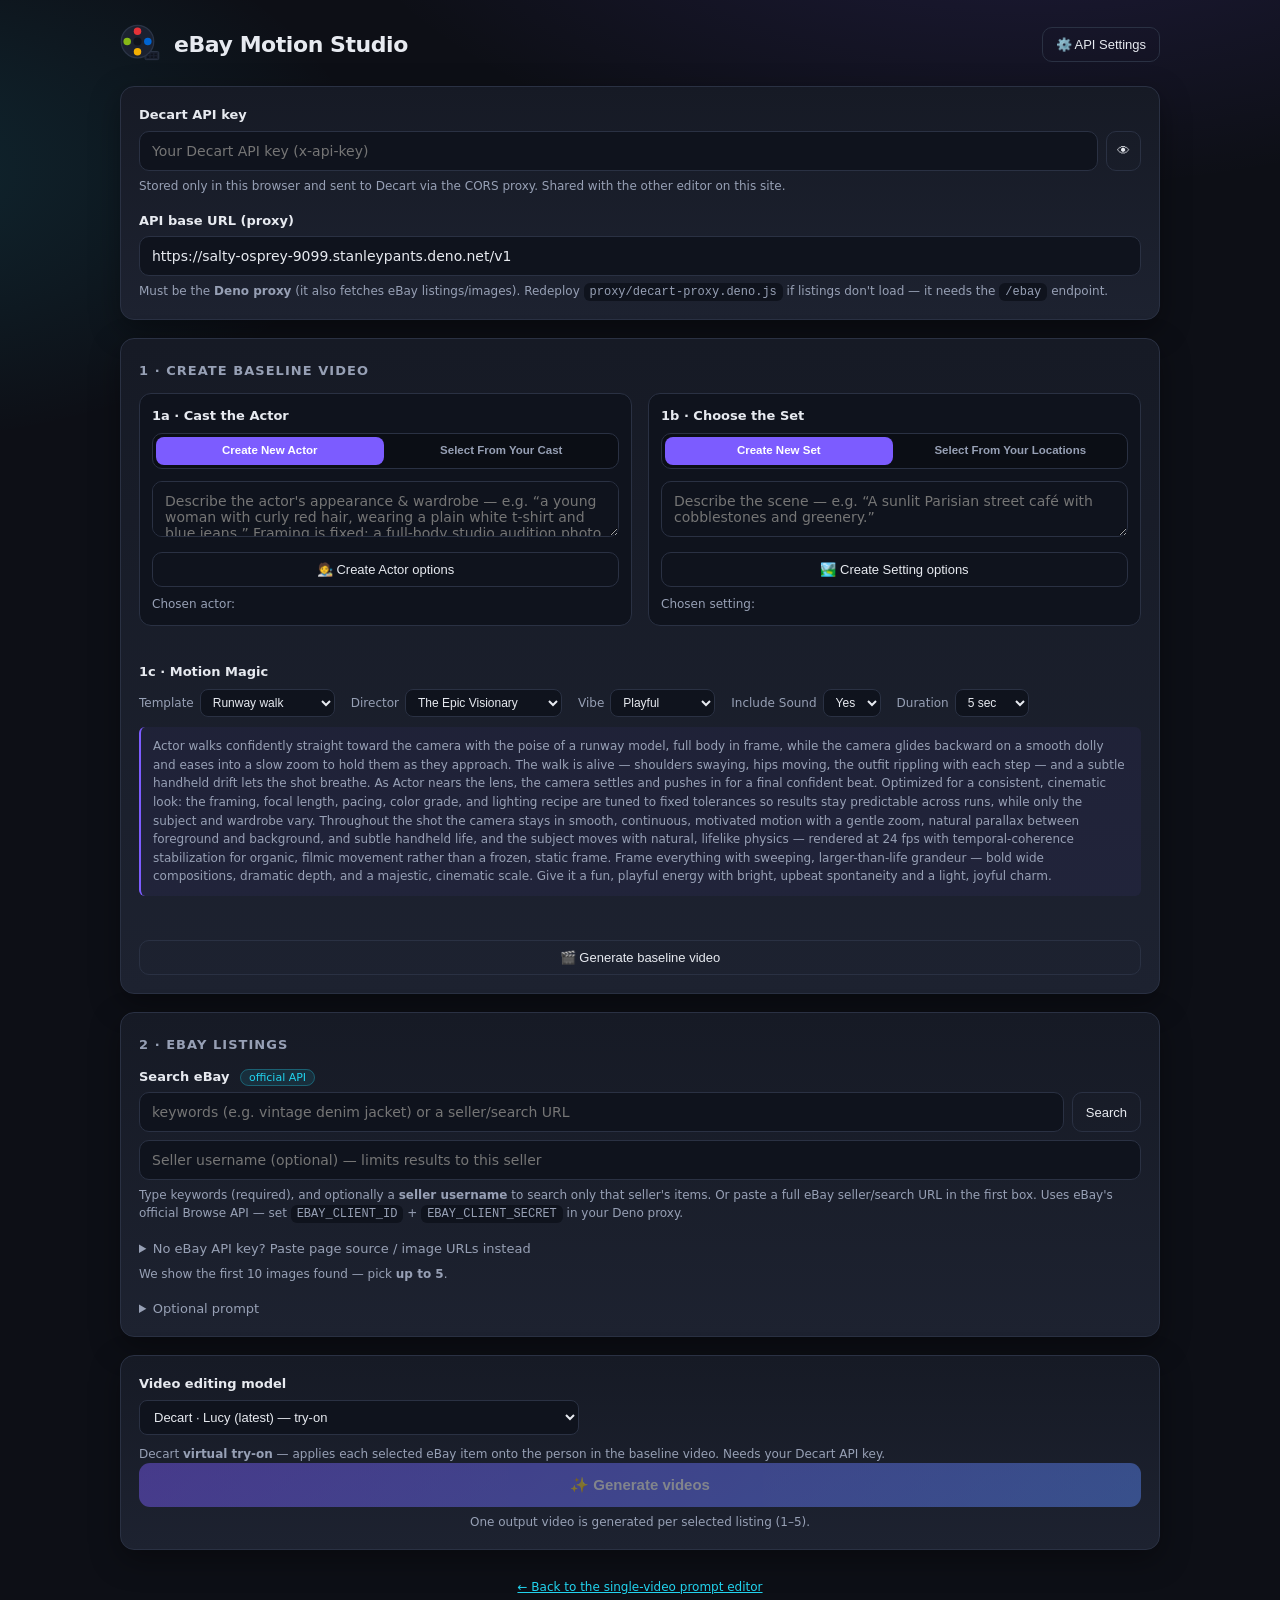
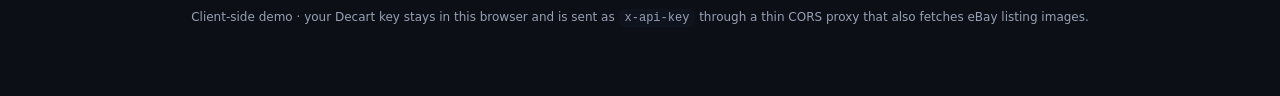
==== commit cb18feb8: "Make try-on network error engine-aware The 'Failed to fetch' hint now distinguishes the Decart engin" ====
--- a/ebay-tryon/index.html
+++ b/ebay-tryon/index.html
@@ -230,6 +230,6 @@
   <script src="templates.js?v=4"></script>
   <script src="directors.js?v=1"></script>
   <script src="vibes.js?v=1"></script>
-  <script src="app.js?v=36"></script>
+  <script src="app.js?v=38"></script>
 </body>
 </html>
